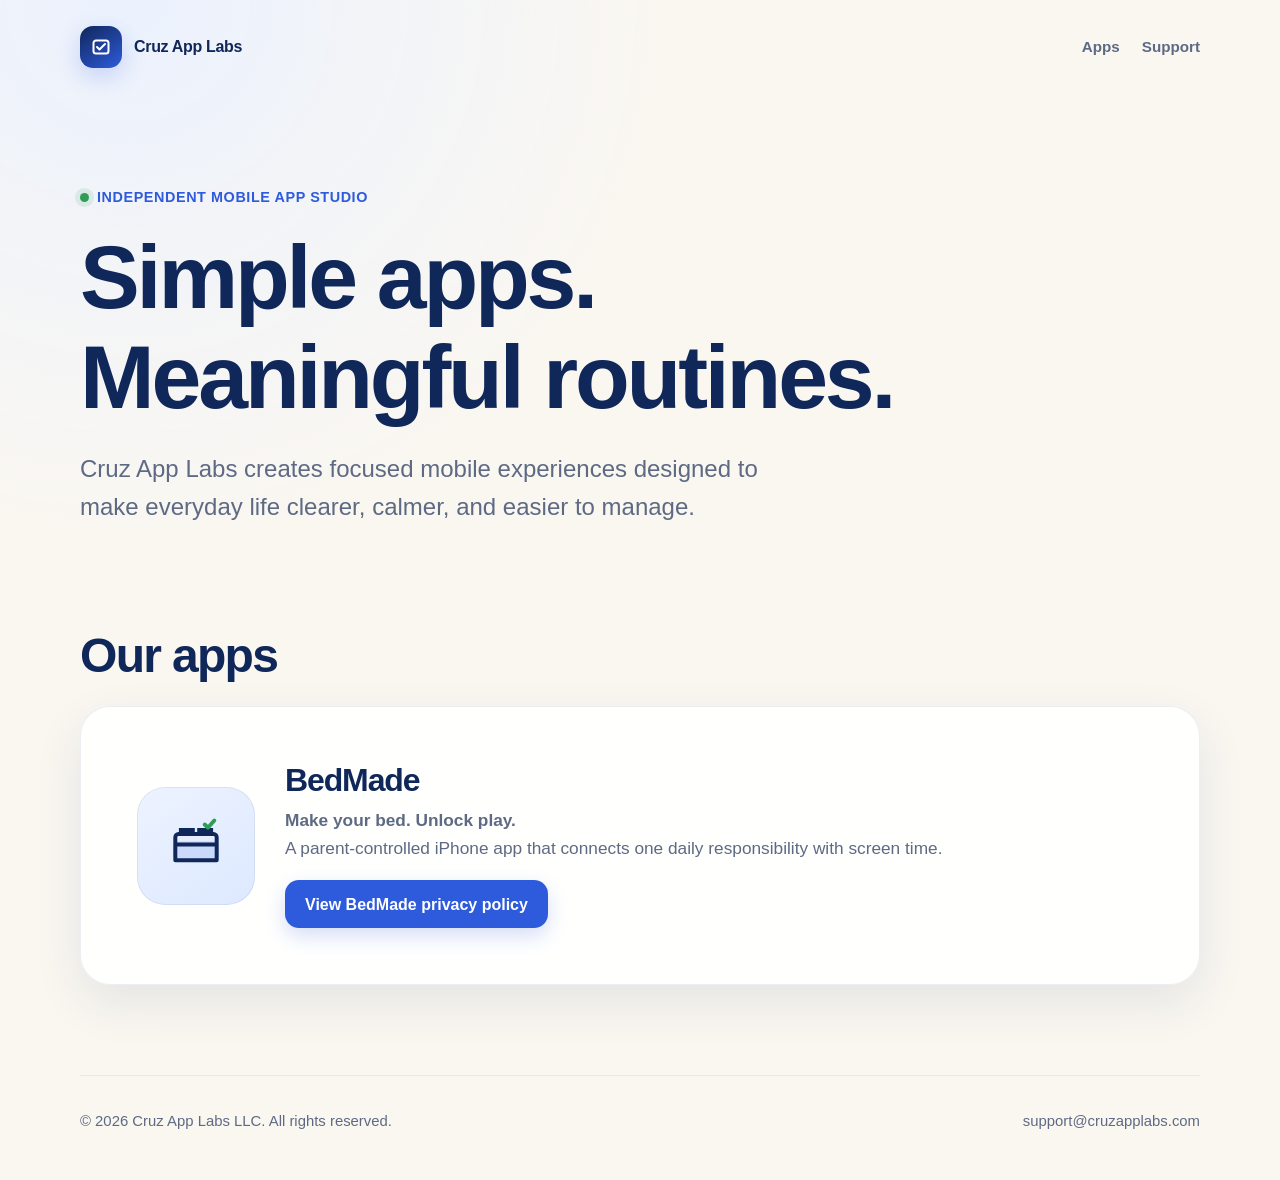
==== index.html @ e7825f04 "Publish Cruz App Labs website" ====
<!doctype html>
<html lang="en">
<head>
  <meta charset="utf-8">
  <meta name="viewport" content="width=device-width, initial-scale=1">
  <title>Cruz App Labs</title>
  <meta name="description" content="Cruz App Labs creates focused mobile apps that make everyday routines simpler.">
  <link rel="canonical" href="https://cruzapplabs.com/">
  <link rel="stylesheet" href="/styles.css">
</head>
<body>
  <header class="site-header">
    <a class="brand" href="/" aria-label="Cruz App Labs home">
      <span class="brand-mark" aria-hidden="true">
        <svg width="24" height="24" viewBox="0 0 24 24" fill="none">
          <path d="M7 5.5h10a2.5 2.5 0 0 1 2.5 2.5v8A2.5 2.5 0 0 1 17 18.5H7A2.5 2.5 0 0 1 4.5 16V8A2.5 2.5 0 0 1 7 5.5Z" stroke="currentColor" stroke-width="2"/>
          <path d="m8 12 2.5 2.5L16 9" stroke="currentColor" stroke-width="2" stroke-linecap="round" stroke-linejoin="round"/>
        </svg>
      </span>
      <span>Cruz App Labs</span>
    </a>
    <nav class="site-nav" aria-label="Primary navigation">
      <a href="#apps">Apps</a>
      <a href="mailto:support@cruzapplabs.com">Support</a>
    </nav>
  </header>

  <main>
    <section class="hero">
      <div class="eyebrow"><span class="eyebrow-dot"></span> Independent mobile app studio</div>
      <h1>Simple apps.<br>Meaningful routines.</h1>
      <p>Cruz App Labs creates focused mobile experiences designed to make everyday life clearer, calmer, and easier to manage.</p>
    </section>

    <section class="section" id="apps">
      <h2 class="section-heading">Our apps</h2>
      <article class="app-card">
        <div class="app-icon" aria-hidden="true">
          <svg width="70" height="70" viewBox="0 0 88 88" fill="none">
            <rect x="15" y="38" width="58" height="25" rx="8" fill="#2E5BDB" opacity=".14"/>
            <path d="M18 42h52v20H18V42Zm4-13h44a4 4 0 0 1 4 4v9H18v-9a4 4 0 0 1 4-4Z" stroke="#10275A" stroke-width="5" stroke-linejoin="round"/>
            <path d="M25 29v-5h15v5m8 0v-5h15v5" stroke="#10275A" stroke-width="5" stroke-linecap="round"/>
            <path d="m55 17 4 4 8-9" stroke="#2F9D58" stroke-width="5" stroke-linecap="round" stroke-linejoin="round"/>
          </svg>
        </div>
        <div>
          <h3>BedMade</h3>
          <p><strong>Make your bed. Unlock play.</strong><br>A parent-controlled iPhone app that connects one daily responsibility with screen time.</p>
          <a class="button" href="/bedmade/privacy/">View BedMade privacy policy</a>
        </div>
      </article>
    </section>
  </main>

  <footer class="site-footer">
    <span>© 2026 Cruz App Labs LLC. All rights reserved.</span>
    <span><a href="mailto:support@cruzapplabs.com">support@cruzapplabs.com</a></span>
  </footer>
</body>
</html>
---- styles.css ----
:root {
  --navy: #10275A;
  --blue: #2E5BDB;
  --blue-dark: #244AB3;
  --sky: #EAF1FF;
  --green: #2F9D58;
  --gold: #F4B52B;
  --ink: #14213D;
  --muted: #5E6A84;
  --warm: #FAF7F1;
  --card: #FFFFFF;
  --line: #E4E8F0;
  --shadow: 0 18px 50px rgba(16, 39, 90, 0.09);
  --radius: 24px;
}

* { box-sizing: border-box; }

html {
  scroll-behavior: smooth;
  background: var(--warm);
}

body {
  margin: 0;
  color: var(--ink);
  background:
    radial-gradient(circle at 10% 0%, rgba(234, 241, 255, 0.9), transparent 34rem),
    var(--warm);
  font-family: -apple-system, BlinkMacSystemFont, "Segoe UI", sans-serif;
  line-height: 1.6;
  -webkit-font-smoothing: antialiased;
}

a { color: var(--blue); }
a:hover { color: var(--blue-dark); }

.site-header {
  width: min(1120px, calc(100% - 40px));
  margin: 0 auto;
  padding: 26px 0;
  display: flex;
  align-items: center;
  justify-content: space-between;
  gap: 24px;
}

.brand {
  display: inline-flex;
  align-items: center;
  gap: 12px;
  color: var(--navy);
  text-decoration: none;
  font-weight: 760;
  letter-spacing: -0.02em;
}

.brand-mark {
  width: 42px;
  height: 42px;
  border-radius: 13px;
  display: grid;
  place-items: center;
  color: white;
  background: linear-gradient(145deg, var(--navy), var(--blue));
  box-shadow: 0 8px 24px rgba(46, 91, 219, 0.22);
}

.site-nav {
  display: flex;
  gap: 22px;
  align-items: center;
  font-size: 0.95rem;
}

.site-nav a {
  color: var(--muted);
  text-decoration: none;
  font-weight: 650;
}

.site-nav a:hover { color: var(--navy); }

main {
  width: min(1120px, calc(100% - 40px));
  margin: 0 auto;
}

.hero {
  padding: 90px 0 80px;
  max-width: 820px;
}

.eyebrow {
  display: inline-flex;
  align-items: center;
  gap: 8px;
  margin-bottom: 18px;
  color: var(--blue);
  font-weight: 750;
  font-size: 0.9rem;
  letter-spacing: 0.04em;
  text-transform: uppercase;
}

.eyebrow-dot {
  width: 9px;
  height: 9px;
  border-radius: 50%;
  background: var(--green);
  box-shadow: 0 0 0 5px rgba(47, 157, 88, 0.12);
}

h1, h2, h3 {
  color: var(--navy);
  line-height: 1.12;
  letter-spacing: -0.035em;
}

h1 {
  margin: 0 0 22px;
  font-size: clamp(3rem, 7vw, 5.8rem);
}

.hero p {
  margin: 0;
  max-width: 700px;
  color: var(--muted);
  font-size: clamp(1.15rem, 2.3vw, 1.5rem);
}

.section {
  padding: 22px 0 90px;
}

.section-heading {
  margin: 0 0 24px;
  font-size: clamp(2rem, 4vw, 3rem);
}

.app-card {
  border: 1px solid rgba(16, 39, 90, 0.08);
  border-radius: 30px;
  padding: clamp(28px, 6vw, 56px);
  background: rgba(255, 255, 255, 0.92);
  box-shadow: var(--shadow);
  display: grid;
  grid-template-columns: auto 1fr;
  gap: 30px;
  align-items: center;
}

.app-icon {
  width: 118px;
  height: 118px;
  border-radius: 28px;
  display: grid;
  place-items: center;
  background: linear-gradient(145deg, #EDF3FF, #DDE9FF);
  color: var(--navy);
  box-shadow: inset 0 0 0 1px rgba(16, 39, 90, 0.07);
}

.app-card h3 {
  margin: 0 0 8px;
  font-size: 2rem;
}

.app-card p {
  margin: 0 0 18px;
  color: var(--muted);
  font-size: 1.08rem;
}

.button {
  display: inline-flex;
  align-items: center;
  justify-content: center;
  min-height: 48px;
  padding: 0 20px;
  border-radius: 14px;
  color: white;
  background: var(--blue);
  text-decoration: none;
  font-weight: 730;
  box-shadow: 0 8px 20px rgba(46, 91, 219, 0.2);
}

.button:hover {
  color: white;
  background: var(--blue-dark);
}

.legal-main {
  max-width: 880px;
  padding: 62px 0 90px;
}

.legal-header {
  padding-bottom: 28px;
  border-bottom: 1px solid var(--line);
  margin-bottom: 38px;
}

.legal-header h1 {
  font-size: clamp(2.6rem, 6vw, 4.5rem);
  margin-bottom: 14px;
}

.legal-header p {
  color: var(--muted);
  margin: 0;
}

.notice {
  margin: 26px 0 34px;
  padding: 22px 24px;
  border-radius: 18px;
  background: var(--sky);
  border: 1px solid #D5E1FF;
}

.notice strong { color: var(--navy); }

.policy-section {
  margin: 0 0 38px;
}

.policy-section h2 {
  margin: 0 0 14px;
  font-size: 1.65rem;
}

.policy-section h3 {
  margin: 24px 0 8px;
  font-size: 1.15rem;
}

.policy-section p, .policy-section li {
  color: #37425A;
}

.policy-section ul {
  padding-left: 22px;
}

.policy-section li {
  margin: 9px 0;
}

.table-wrap {
  overflow-x: auto;
  border: 1px solid var(--line);
  border-radius: 18px;
  background: var(--card);
}

table {
  width: 100%;
  border-collapse: collapse;
  min-width: 650px;
}

th, td {
  text-align: left;
  vertical-align: top;
  padding: 16px 18px;
  border-bottom: 1px solid var(--line);
}

th {
  color: var(--navy);
  background: #F7F9FD;
}

tr:last-child td { border-bottom: 0; }

.site-footer {
  width: min(1120px, calc(100% - 40px));
  margin: 0 auto;
  padding: 34px 0 46px;
  border-top: 1px solid var(--line);
  display: flex;
  justify-content: space-between;
  gap: 20px;
  color: var(--muted);
  font-size: 0.93rem;
}

.site-footer a {
  color: var(--muted);
  text-decoration: none;
}

.site-footer a:hover { color: var(--navy); }

@media (max-width: 700px) {
  .site-header {
    align-items: flex-start;
    flex-direction: column;
  }

  .site-nav { gap: 16px; }

  .hero { padding: 58px 0 60px; }

  .app-card {
    grid-template-columns: 1fr;
  }

  .app-icon {
    width: 96px;
    height: 96px;
  }

  .site-footer {
    flex-direction: column;
  }
}
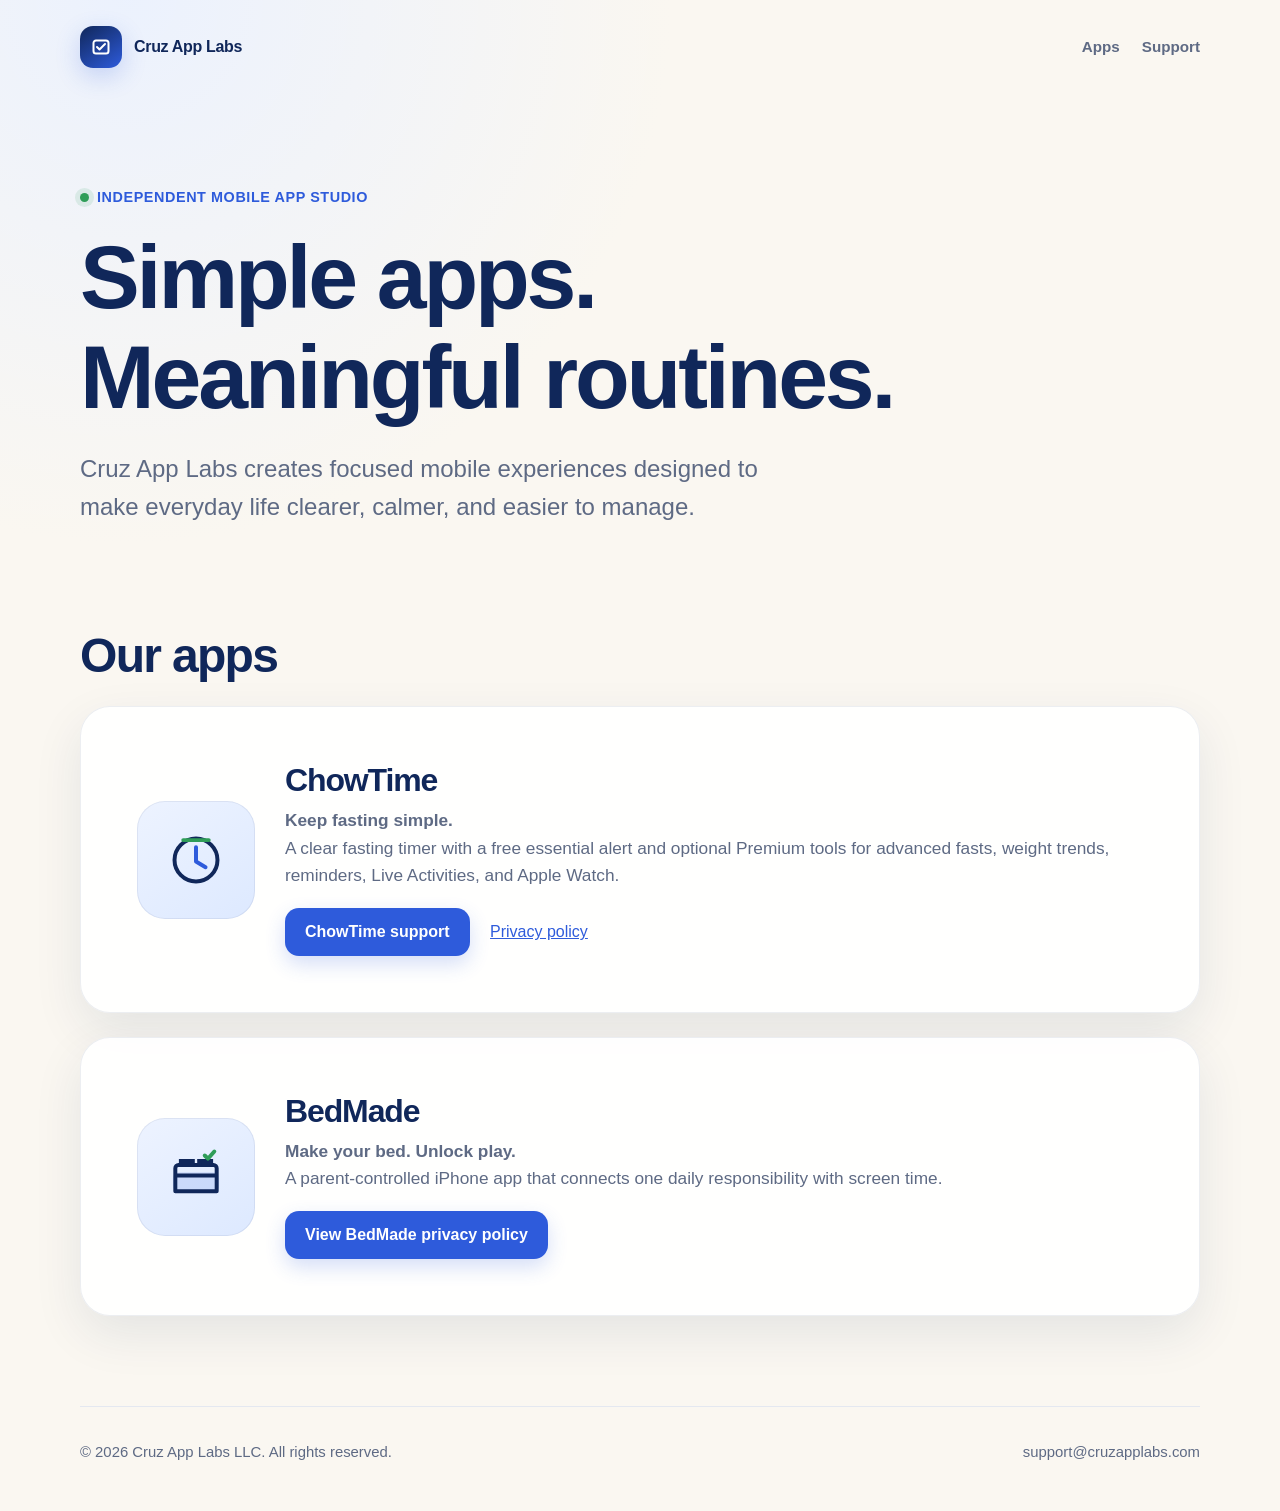
==== commit 0e1035f7: "Add ChowTime to the Cruz App Labs homepage" ====
--- a/index.html
+++ b/index.html
@@ -34,6 +34,21 @@
 
     <section class="section" id="apps">
       <h2 class="section-heading">Our apps</h2>
+      <article class="app-card" style="margin-bottom: 24px;">
+        <div class="app-icon" aria-hidden="true">
+          <svg width="70" height="70" viewBox="0 0 88 88" fill="none">
+            <circle cx="44" cy="44" r="27" stroke="#10275A" stroke-width="5"/>
+            <path d="M44 28v18l12 7" stroke="#2E5BDB" stroke-width="5" stroke-linecap="round" stroke-linejoin="round"/>
+            <path d="M28 19h32" stroke="#2F9D58" stroke-width="5" stroke-linecap="round"/>
+          </svg>
+        </div>
+        <div>
+          <h3>ChowTime</h3>
+          <p><strong>Keep fasting simple.</strong><br>A clear fasting timer with a free essential alert and optional Premium tools for advanced fasts, weight trends, reminders, Live Activities, and Apple Watch.</p>
+          <a class="button" href="/chowtime/support/">ChowTime support</a>
+          <a href="/chowtime/privacy/" style="display:inline-block; margin-left:16px;">Privacy policy</a>
+        </div>
+      </article>
       <article class="app-card">
         <div class="app-icon" aria-hidden="true">
           <svg width="70" height="70" viewBox="0 0 88 88" fill="none">
